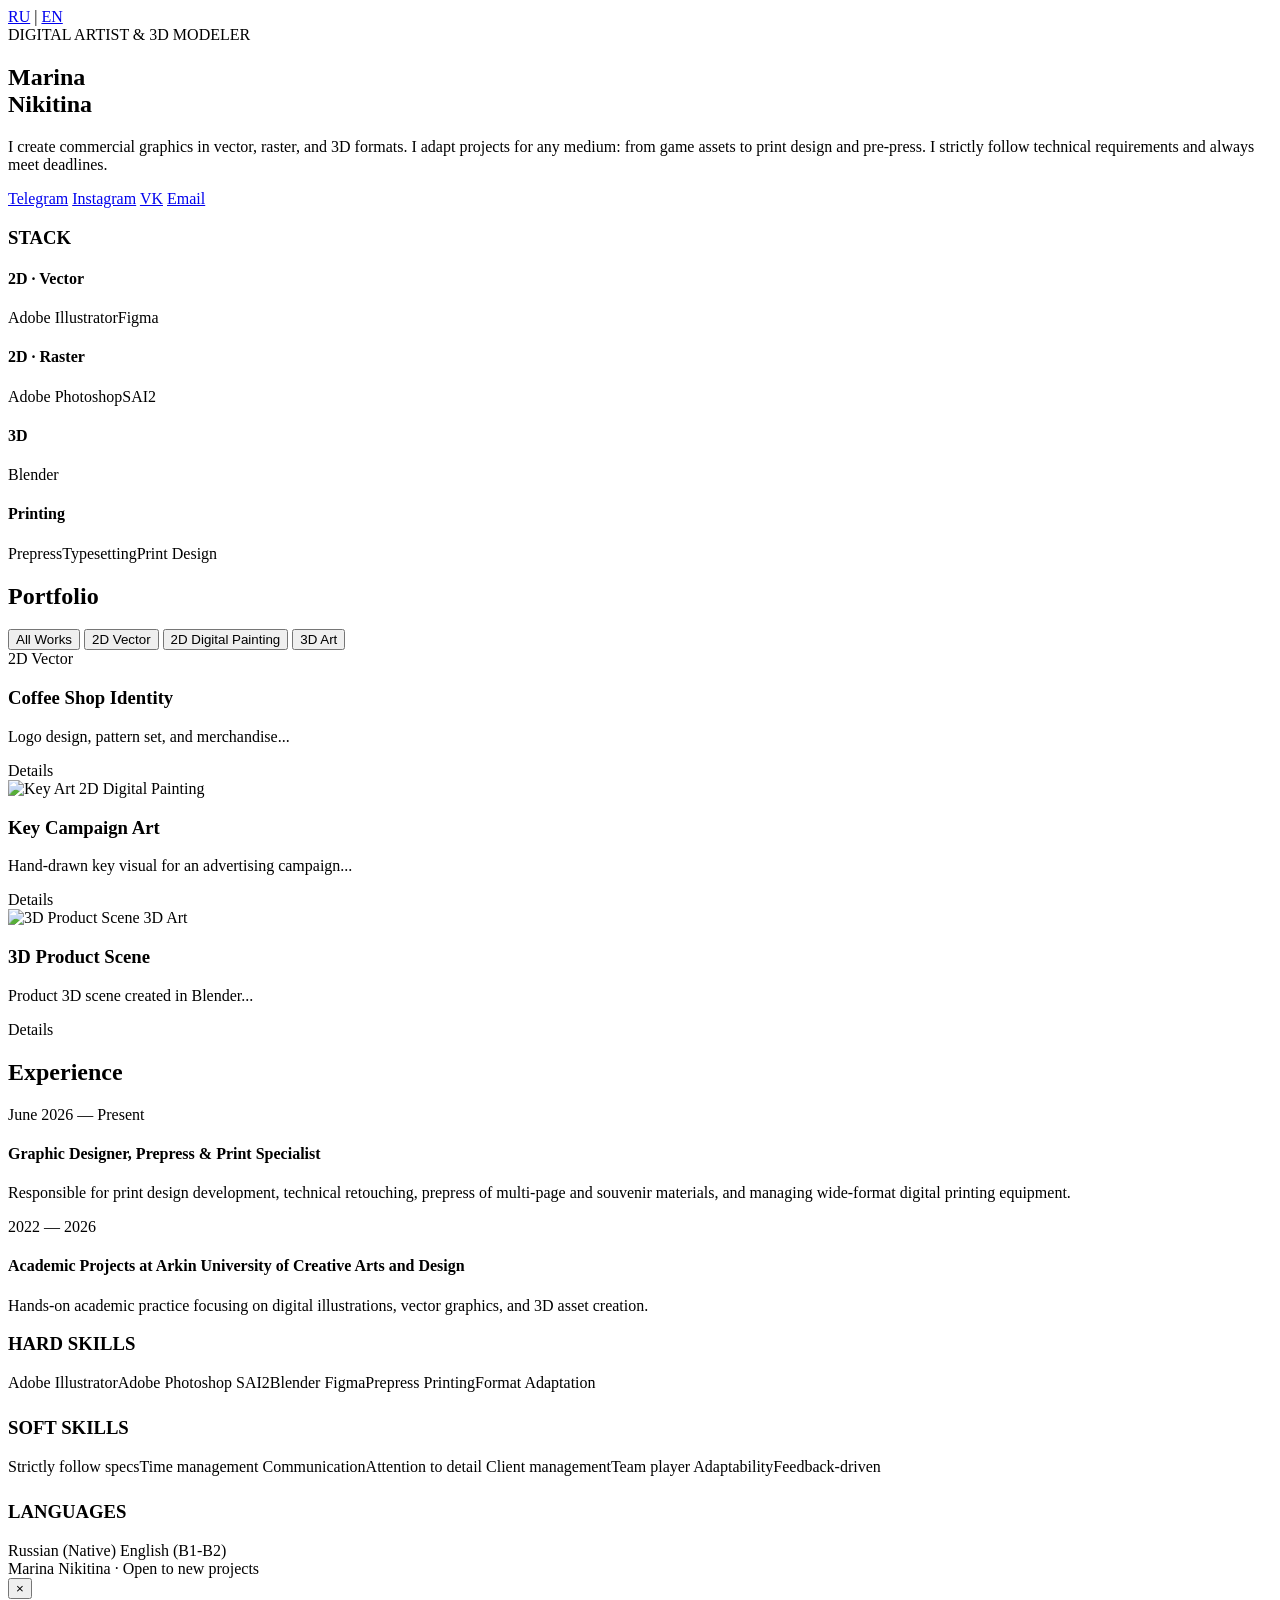
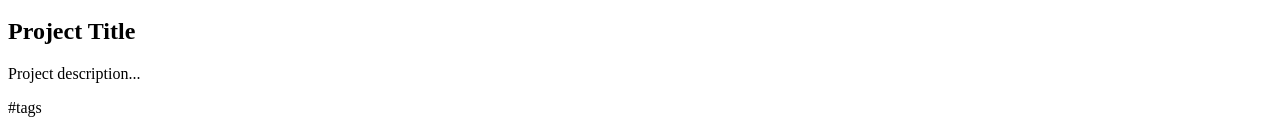
==== en.html @ 818fb1a3 "Rename en.html.txt to en.html" ====
<!DOCTYPE html>
<html lang="en">
<head>
    <meta charset="UTF-8">
    <meta name="viewport" content="width=device-width, initial-scale=1.0">
    <title>Marina Nikitina | Digital Artist & 3D Modeler</title>
    <link rel="stylesheet" href="style.css">
    <link rel="stylesheet" href="https://cloudflare.com">
</head>
<body>

    <!-- Language Switcher -->
    <div class="lang-switcher container">
        <a href="index.html" class="lang-link">RU</a>
        <span class="lang-divider">|</span>
        <a href="en.html" class="lang-link active">EN</a>
    </div>

    <!-- MAIN BLOCK -->
    <main class="container">
        <section class="profile-card">
            <div class="profile-left">
                <span class="badge">DIGITAL ARTIST & 3D MODELER</span>
                <h1>Marina<br>Nikitina</h1>
                <p class="summary">I create commercial graphics in vector, raster, and 3D formats. I adapt projects for any medium: from game assets to print design and pre-press. I strictly follow technical requirements and always meet deadlines.</p>
                <div class="social-icons">
                    <a href="https://t.me" target="_blank" class="icon-btn"><i class="fab fa-telegram-plane"></i> Telegram</a>
                    <a href="https://instagram.com" target="_blank" class="icon-btn"><i class="fab fa-instagram"></i> Instagram</a>
                    <a href="https://vk.com" target="_blank" class="icon-btn"><i class="fab fa-vk"></i> VK</a>
                    <a href="mailto:email@example.com" class="icon-btn"><i class="far fa-envelope"></i> Email</a>
                </div>
            </div>
            <div class="profile-right">
                <h3>STACK</h3>
                <div class="tech-group">
                    <h4>2D · Vector</h4>
                    <div class="tags"><span class="tag">Adobe Illustrator</span><span class="tag">Figma</span></div>
                </div>
                <div class="tech-group">
                    <h4>2D · Raster</h4>
                    <div class="tags"><span class="tag">Adobe Photoshop</span><span class="tag">SAI2</span></div>
                </div>
                <div class="tech-group">
                    <h4>3D</h4>
                    <div class="tags"><span class="tag">Blender</span></div>
                </div>
                <div class="tech-group">
                    <h4>Printing</h4>
                    <div class="tags"><span class="tag">Prepress</span><span class="tag">Typesetting</span><span class="tag">Print Design</span></div>
                </div>
            </div>
        </section>

        <!-- PORTFOLIO BLOCK -->
        <section class="portfolio-section">
            <div class="portfolio-header">
                <h2>Portfolio</h2>
                <div class="filter-buttons">
                    <button class="filter-btn active" data-filter="all">All Works</button>
                    <button class="filter-btn" data-filter="vector">2D Vector</button>
                    <button class="filter-btn" data-filter="raster">2D Digital Painting</button>
                    <button class="filter-btn" data-filter="3d">3D Art</button>
                </div>
            </div>

            <div class="portfolio-grid">
                <!-- Case 1 (Vector) -->
                
                    <div class="card-img-wrapper">
                        
                        <span class="card-badge">2D Vector</span>
                    </div>
                    <h3>Coffee Shop Identity</h3>
                    <p>Logo design, pattern set, and merchandise...</p>
                    <span class="more-btn">Details <i class="fas fa-arrow-right"></i></span>
                </div>

                <!-- Case 2 (Raster) -->
                <div class="portfolio-item" data-category="raster" 
                     data-title="Key Campaign Art" 
                     data-desc="Hand-drawn key visual for an advertising campaign: composition, lighting, and final retouching."
                     data-images="img/art1.jpg" 
                     data-tags="#digitalpainting #photoshop #sai2">
                    <div class="card-img-wrapper">
                        <img src="img/art1.jpg" alt="Key Art">
                        <span class="card-badge">2D Digital Painting</span>
                    </div>
                    <h3>Key Campaign Art</h3>
                    <p>Hand-drawn key visual for an advertising campaign...</p>
                    <span class="more-btn">Details <i class="fas fa-arrow-right"></i></span>
                </div>

                <!-- Case 3 (3D) -->
                <div class="portfolio-item" data-category="3d" 
                     data-title="3D Product Scene" 
                     data-desc="Product 3D scene created in Blender: modeling, materials, lighting, and rendering optimized for required formats."
                     data-images="img/blender1.jpg,img/blender2.jpg" 
                     data-tags="#3dart #blender #modelling">
                    <div class="card-img-wrapper">
                        <img src="img/blender1.jpg" alt="3D Product Scene">
                        <span class="card-badge">3D Art</span>
                    </div>
                    <h3>3D Product Scene</h3>
                    <p>Product 3D scene created in Blender...</p>
                    <span class="more-btn">Details <i class="fas fa-arrow-right"></i></span>
                </div>
            </div>
        </section>

        <!-- EXPERIENCE AND SKILLS BLOCK -->
        <section class="experience-skills-grid">
            <div class="glass-block experience-block">
                <h2>Experience</h2>
                <div class="timeline-item">
                    <span class="timeline-date">June 2026 — Present</span>
                    <div class="timeline-content">
                        <h4>Graphic Designer, Prepress & Print Specialist</h4>
                        <p>Responsible for print design development, technical retouching, prepress of multi-page and souvenir materials, and managing wide-format digital printing equipment.</p>
                    </div>
                </div>
                <div class="timeline-item">
                    <span class="timeline-date">2022 — 2026</span>
                    <div class="timeline-content">
                        <h4>Academic Projects at Arkin University of Creative Arts and Design</h4>
                        <p>Hands-on academic practice focusing on digital illustrations, vector graphics, and 3D asset creation.</p>
                    </div>
                </div>
            </div>

            <div class="glass-block skills-block">
                <div class="skills-section-inner">
                    <h3>HARD SKILLS</h3>
                    <div class="tags">
                        <span class="tag-alt">Adobe Illustrator</span><span class="tag-alt">Adobe Photoshop</span>
                        <span class="tag-alt">SAI2</span><span class="tag-alt">Blender</span>
                        <span class="tag-alt">Figma</span><span class="tag-alt">Prepress</span>
                        <span class="tag-alt">Printing</span><span class="tag-alt">Format Adaptation</span>
                    </div>
                </div>
                <div class="skills-section-inner" style="margin-top: 25px;">
                    <h3>SOFT SKILLS</h3>
                    <div class="tags">
                        <span class="tag-alt">Strictly follow specs</span><span class="tag-alt">Time management</span>
                        <span class="tag-alt">Communication</span><span class="tag-alt">Attention to detail</span>
                        <span class="tag-alt">Client management</span><span class="tag-alt">Team player</span>
                        <span class="tag-alt">Adaptability</span><span class="tag-alt">Feedback-driven</span>
                    </div>
                </div>
                <div class="skills-section-inner" style="margin-top: 25px;">
                    <h3>LANGUAGES</h3>
                    <div class="tags">
                        <span class="tag-alt">Russian (Native)</span>
                        <span class="tag-alt">English (B1-B2)</span>
                    </div>
                </div>
            </div>
        </section>
    </main>

    <!-- Footer -->
    <footer class="footer-bar container">
        <div class="footer-text">Marina Nikitina · Open to new projects</div>
        <div class="footer-icons">
            <a href="https://t.me" target="_blank"><i class="fab fa-telegram-plane"></i></a>
            <a href="https://instagram.com" target="_blank"><i class="fab fa-instagram"></i></a>
            <a href="https://vk.com" target="_blank"><i class="fab fa-vk"></i></a>
            <a href="mailto:email@example.com"><i class="far fa-envelope"></i></a>
        </div>
    </footer>

    <!-- ARTSTATION-STYLE MODAL -->
    <div id="artstation-modal" class="modal">
        <button class="modal-close-btn">&times;</button>
        <div class="modal-content">
            <div class="modal-gallery" id="modal-gallery"></div>
            <div class="modal-sidebar">
                <h2 id="modal-title">Project Title</h2>
                <p id="modal-description">Project description...</p>
                <div class="modal-seo-tags" id="modal-tags">#tags</div>
            </div>
        </div>
    </div>
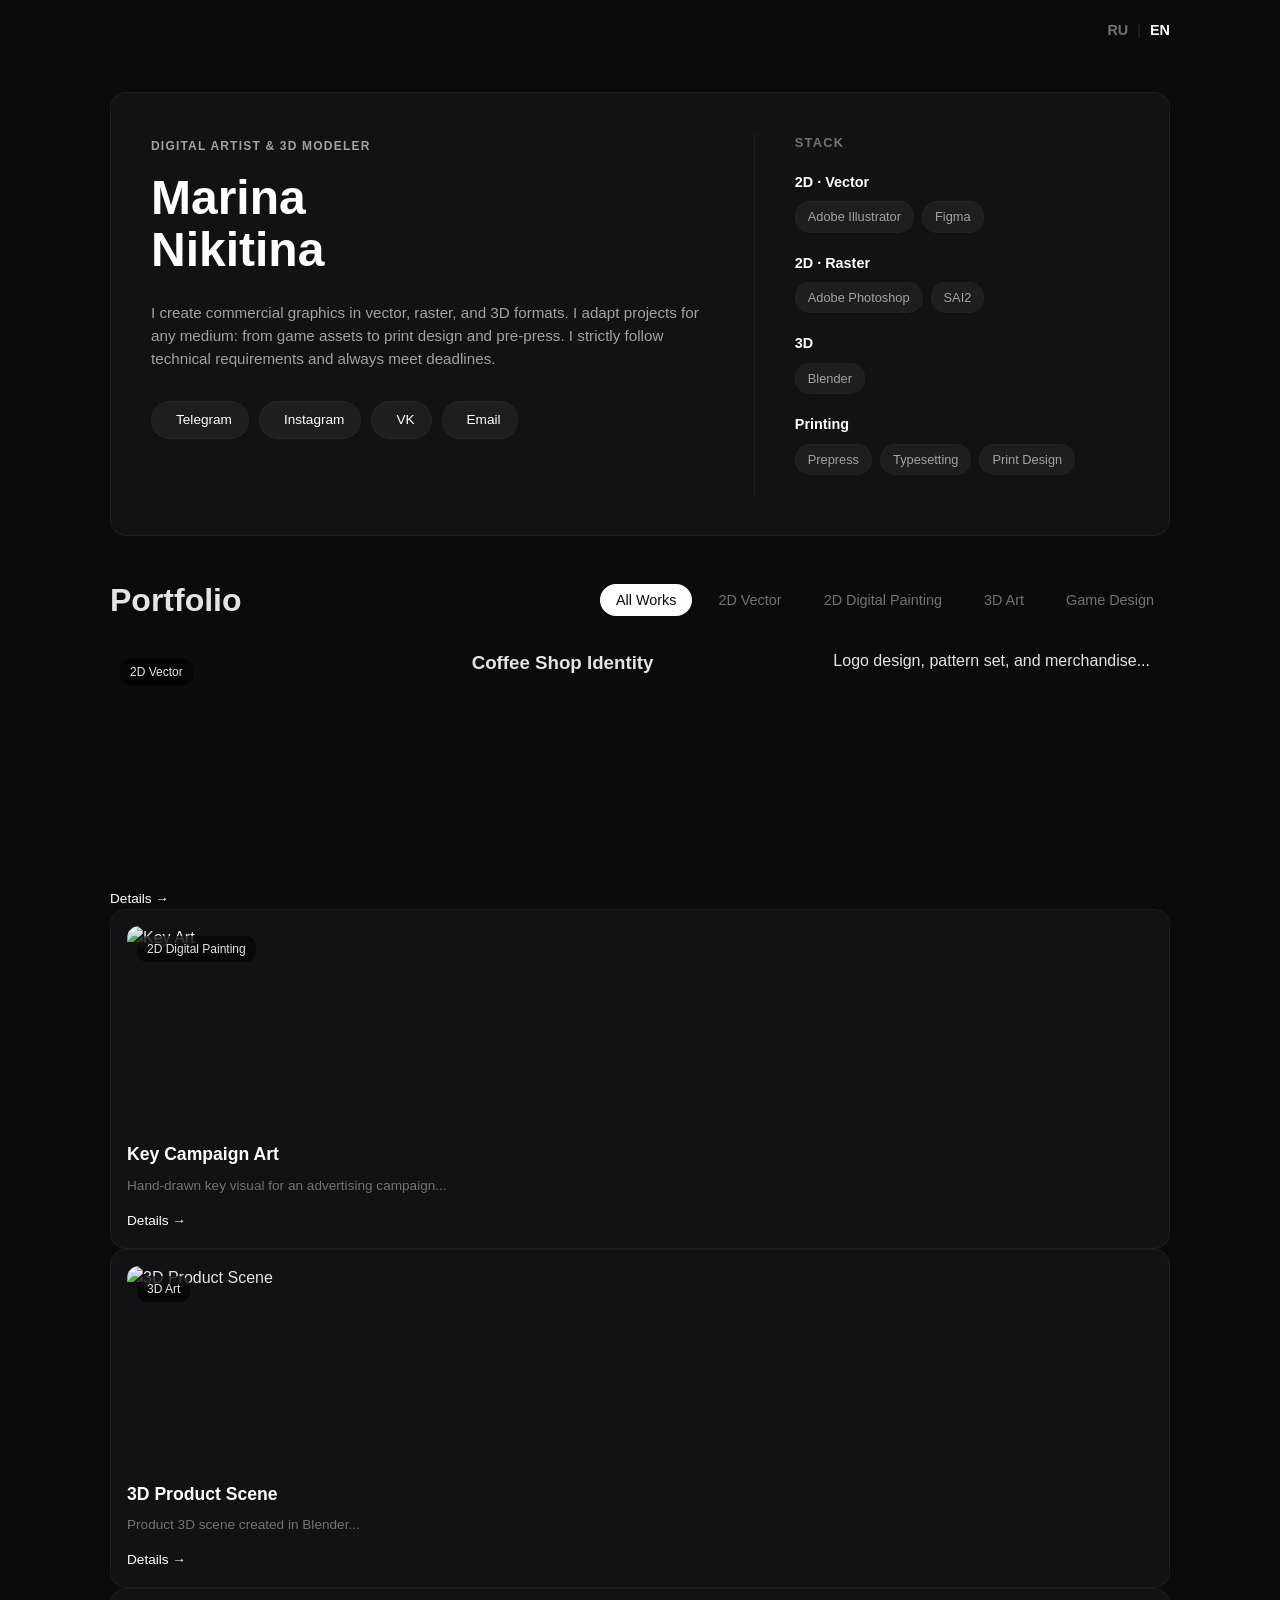
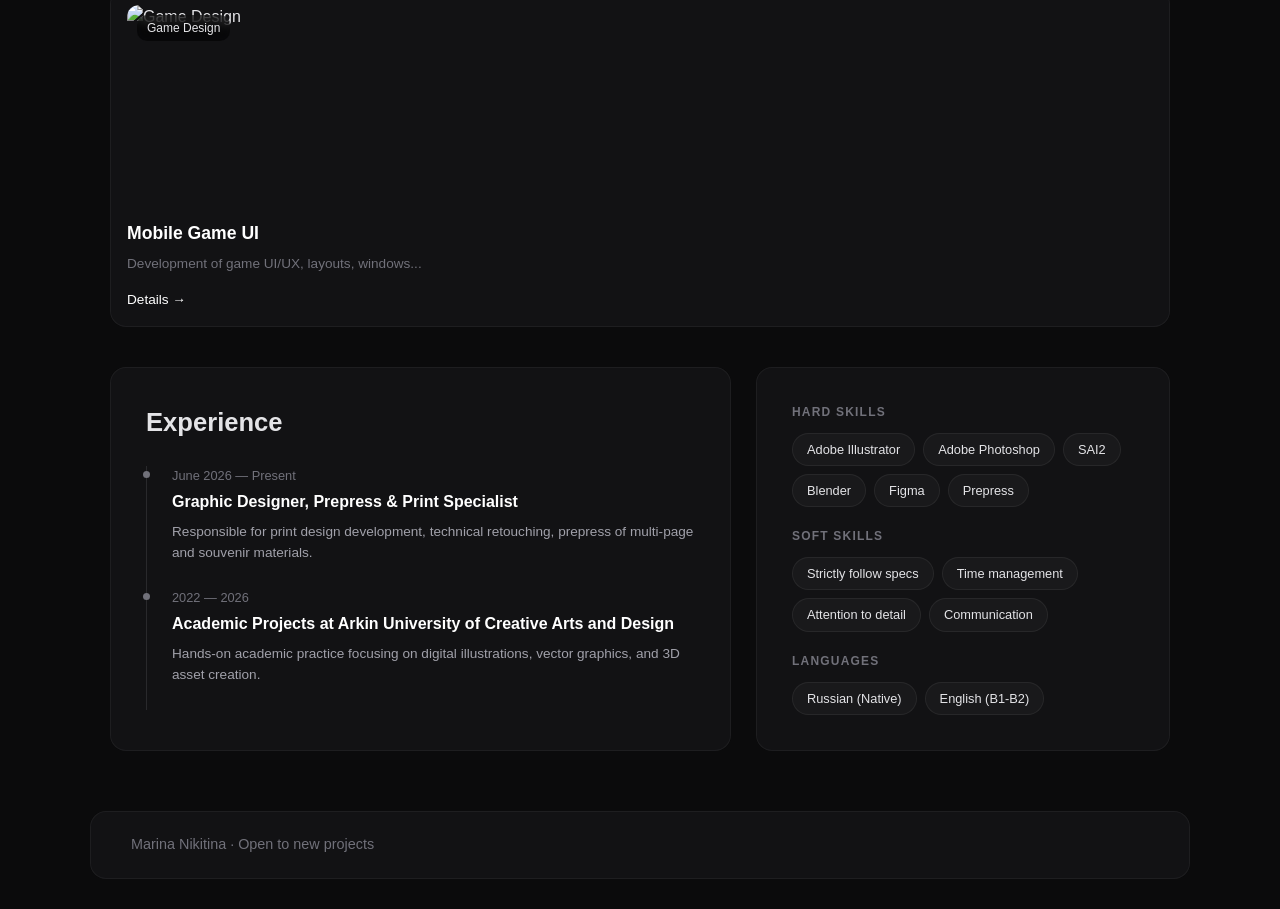
==== commit 0b8366d9: "Update en.html" ====
--- a/en.html
+++ b/en.html
@@ -18,6 +18,7 @@
 
     <!-- MAIN BLOCK -->
     <main class="container">
+        <!-- BLOCK 1: About Me -->
         <section class="profile-card">
             <div class="profile-left">
                 <span class="badge">DIGITAL ARTIST & 3D MODELER</span>
@@ -51,7 +52,7 @@
             </div>
         </section>
 
-        <!-- PORTFOLIO BLOCK -->
+        <!-- BLOCK 2: Portfolio -->
         <section class="portfolio-section">
             <div class="portfolio-header">
                 <h2>Portfolio</h2>
@@ -60,6 +61,7 @@
                     <button class="filter-btn" data-filter="vector">2D Vector</button>
                     <button class="filter-btn" data-filter="raster">2D Digital Painting</button>
                     <button class="filter-btn" data-filter="3d">3D Art</button>
+                    <button class="filter-btn" data-filter="gamedesign">Game Design</button>
                 </div>
             </div>
 
@@ -72,7 +74,7 @@
                     </div>
                     <h3>Coffee Shop Identity</h3>
                     <p>Logo design, pattern set, and merchandise...</p>
-                    <span class="more-btn">Details <i class="fas fa-arrow-right"></i></span>
+                    <span class="more-btn">Details &rarr;</span>
                 </div>
 
                 <!-- Case 2 (Raster) -->
@@ -87,14 +89,14 @@
                     </div>
                     <h3>Key Campaign Art</h3>
                     <p>Hand-drawn key visual for an advertising campaign...</p>
-                    <span class="more-btn">Details <i class="fas fa-arrow-right"></i></span>
+                    <span class="more-btn">Details &rarr;</span>
                 </div>
 
                 <!-- Case 3 (3D) -->
                 <div class="portfolio-item" data-category="3d" 
                      data-title="3D Product Scene" 
                      data-desc="Product 3D scene created in Blender: modeling, materials, lighting, and rendering optimized for required formats."
-                     data-images="img/blender1.jpg,img/blender2.jpg" 
+                     data-images="img/blender1.jpg" 
                      data-tags="#3dart #blender #modelling">
                     <div class="card-img-wrapper">
                         <img src="img/blender1.jpg" alt="3D Product Scene">
@@ -102,12 +104,27 @@
                     </div>
                     <h3>3D Product Scene</h3>
                     <p>Product 3D scene created in Blender...</p>
-                    <span class="more-btn">Details <i class="fas fa-arrow-right"></i></span>
+                    <span class="more-btn">Details &rarr;</span>
+                </div>
+
+                <!-- Case 4 (Game Design) -->
+                <div class="portfolio-item" data-category="gamedesign" 
+                     data-title="Mobile Game UI" 
+                     data-desc="Development of game UI/UX, layouts, windows, buttons, and asset icons for a mobile project."
+                     data-images="img/game1.jpg" 
+                     data-tags="#gamedesign #ui #ux #mobile">
+                    <div class="card-img-wrapper">
+                        <img src="img/game1.jpg" alt="Game Design">
+                        <span class="card-badge">Game Design</span>
+                    </div>
+                    <h3>Mobile Game UI</h3>
+                    <p>Development of game UI/UX, layouts, windows...</p>
+                    <span class="more-btn">Details &rarr;</span>
                 </div>
             </div>
         </section>
 
-        <!-- EXPERIENCE AND SKILLS BLOCK -->
+        <!-- BLOCK 3: Experience and Skills -->
         <section class="experience-skills-grid">
             <div class="glass-block experience-block">
                 <h2>Experience</h2>
@@ -115,7 +132,7 @@
                     <span class="timeline-date">June 2026 — Present</span>
                     <div class="timeline-content">
                         <h4>Graphic Designer, Prepress & Print Specialist</h4>
-                        <p>Responsible for print design development, technical retouching, prepress of multi-page and souvenir materials, and managing wide-format digital printing equipment.</p>
+                        <p>Responsible for print design development, technical retouching, prepress of multi-page and souvenir materials.</p>
                     </div>
                 </div>
                 <div class="timeline-item">
@@ -134,19 +151,16 @@
                         <span class="tag-alt">Adobe Illustrator</span><span class="tag-alt">Adobe Photoshop</span>
                         <span class="tag-alt">SAI2</span><span class="tag-alt">Blender</span>
                         <span class="tag-alt">Figma</span><span class="tag-alt">Prepress</span>
-                        <span class="tag-alt">Printing</span><span class="tag-alt">Format Adaptation</span>
                     </div>
                 </div>
-                <div class="skills-section-inner" style="margin-top: 25px;">
+                <div class="skills-section-inner" style="margin-top: 20px;">
                     <h3>SOFT SKILLS</h3>
                     <div class="tags">
                         <span class="tag-alt">Strictly follow specs</span><span class="tag-alt">Time management</span>
-                        <span class="tag-alt">Communication</span><span class="tag-alt">Attention to detail</span>
-                        <span class="tag-alt">Client management</span><span class="tag-alt">Team player</span>
-                        <span class="tag-alt">Adaptability</span><span class="tag-alt">Feedback-driven</span>
+                        <span class="tag-alt">Attention to detail</span><span class="tag-alt">Communication</span>
                     </div>
                 </div>
-                <div class="skills-section-inner" style="margin-top: 25px;">
+                <div class="skills-section-inner" style="margin-top: 20px;">
                     <h3>LANGUAGES</h3>
                     <div class="tags">
                         <span class="tag-alt">Russian (Native)</span>
@@ -157,7 +171,6 @@
         </section>
     </main>
 
-    <!-- Footer -->
     <footer class="footer-bar container">
         <div class="footer-text">Marina Nikitina · Open to new projects</div>
         <div class="footer-icons">
@@ -169,15 +182,3 @@
     </footer>
 
     <!-- ARTSTATION-STYLE MODAL -->
-    <div id="artstation-modal" class="modal">
-        <button class="modal-close-btn">&times;</button>
-        <div class="modal-content">
-            <div class="modal-gallery" id="modal-gallery"></div>
-            <div class="modal-sidebar">
-                <h2 id="modal-title">Project Title</h2>
-                <p id="modal-description">Project description...</p>
-                <div class="modal-seo-tags" id="modal-tags">#tags</div>
-            </div>
-        </div>
-    </div>
-
--- a/style.css
+++ b/style.css
@@ -0,0 +1,386 @@
+* {
+    box-sizing: border-box;
+    margin: 0;
+    padding: 0;
+    font-family: 'Segoe UI', sans-serif;
+}
+
+body {
+    background-color: #0b0b0c;
+    color: #e4e4e7;
+    line-height: 1.5;
+}
+
+.container {
+    max-width: 1100px;
+    margin: 0 auto;
+    padding: 20px;
+}
+
+/* Переключатель языков сверху */
+.lang-switcher {
+    text-align: right;
+    padding-top: 20px;
+    font-size: 0.9rem;
+}
+.lang-link {
+    color: #71717a;
+    text-decoration: none;
+    font-weight: 600;
+    transition: color 0.2s;
+}
+.lang-link.active, .lang-link:hover {
+    color: #ffffff;
+}
+.lang-divider {
+    color: #27272a;
+    margin: 0 5px;
+}
+
+/* Эффект матового темного стекла */
+.profile-card, .portfolio-item, .glass-block, .footer-bar {
+    background: rgba(24, 24, 27, 0.6);
+    backdrop-filter: blur(12px);
+    -webkit-backdrop-filter: blur(12px);
+    border: 1px solid rgba(255, 255, 255, 0.05);
+    border-radius: 16px;
+}
+
+/* БЛОК 1: Карточка Профиля */
+.profile-card {
+    display: grid;
+    grid-template-columns: 1.2fr 0.8fr;
+    gap: 40px;
+    padding: 40px;
+    margin-top: 10px;
+}
+
+.badge {
+    font-size: 0.75rem;
+    letter-spacing: 0.1em;
+    color: #a1a1aa;
+    font-weight: 600;
+}
+
+.profile-left h1 {
+    font-size: 3rem;
+    line-height: 1.1;
+    margin: 15px 0 25px 0;
+    font-weight: 700;
+    color: #ffffff;
+}
+
+.summary {
+    color: #a1a1aa;
+    font-size: 0.95rem;
+    margin-bottom: 30px;
+}
+
+/* Соцсети в виде кнопок */
+.social-icons {
+    display: flex;
+    gap: 10px;
+    flex-wrap: wrap;
+}
+.icon-btn {
+    background: rgba(255, 255, 255, 0.05);
+    color: #ffffff;
+    text-decoration: none;
+    padding: 8px 16px;
+    border-radius: 20px;
+    font-size: 0.85rem;
+    display: flex;
+    align-items: center;
+    gap: 8px;
+    border: 1px solid rgba(255, 255, 255, 0.03);
+    transition: background 0.2s;
+}
+.icon-btn:hover {
+    background: rgba(255, 255, 255, 0.15);
+}
+
+/* Правая сторона Блока 1 (Стек) */
+.profile-right {
+    border-left: 1px solid rgba(255, 255, 255, 0.05);
+    padding-left: 40px;
+}
+.profile-right h3 {
+    font-size: 0.8rem;
+    letter-spacing: 0.1em;
+    color: #71717a;
+    margin-bottom: 20px;
+}
+.tech-group {
+    margin-bottom: 20px;
+}
+.tech-group h4 {
+    font-size: 0.9rem;
+    margin-bottom: 8px;
+    color: #ffffff;
+}
+
+/* Тэги-овалы */
+.tags {
+    display: flex;
+    gap: 8px;
+    flex-wrap: wrap;
+}
+.tag {
+    background: rgba(255, 255, 255, 0.05);
+    padding: 5px 12px;
+    border-radius: 15px;
+    font-size: 0.8rem;
+    color: #a1a1aa;
+    border: 1px solid rgba(255, 255, 255, 0.02);
+}
+
+/* БЛОК 2: Портфолио */
+.portfolio-section {
+    margin-top: 40px;
+}
+.portfolio-header {
+    display: flex;
+    justify-content: space-between;
+    align-items: center;
+    margin-bottom: 25px;
+}
+.portfolio-header h2 {
+    font-size: 2rem;
+}
+
+/* Кнопки фильтрации */
+.filter-buttons {
+    display: flex;
+    gap: 10px;
+}
+.filter-btn {
+    background: transparent;
+    color: #71717a;
+    border: none;
+    padding: 8px 16px;
+    border-radius: 20px;
+    cursor: pointer;
+    font-weight: 500;
+    font-size: 0.9rem;
+    transition: all 0.2s;
+}
+.filter-btn.active, .filter-btn:hover {
+    background: #ffffff;
+    color: #0b0b0c;
+}
+
+/* Сетка карточек */
+.portfolio-grid {
+    display: grid;
+    grid-template-columns: repeat(auto-fill, minmax(320px, 1fr));
+    gap: 25px;
+}
+
+.portfolio-item {
+    padding: 16px;
+    cursor: pointer;
+    transition: transform 0.2s, border-color 0.2s;
+    display: flex;
+    flex-direction: column;
+}
+.portfolio-item:hover {
+    transform: translateY(-4px);
+    border-color: rgba(255, 255, 255, 0.15);
+}
+
+.card-img-wrapper {
+    position: relative;
+    width: 100%;
+    height: 200px;
+    border-radius: 12px;
+    overflow: hidden;
+    margin-bottom: 15px;
+}
+.card-img-wrapper img {
+    width: 100%;
+    height: 100%;
+    object-fit: cover;
+}
+.card-badge {
+    position: absolute;
+    top: 10px;
+    left: 10px;
+    background: rgba(0, 0, 0, 0.6);
+    padding: 4px 10px;
+    border-radius: 10px;
+    font-size: 0.75rem;
+    backdrop-filter: blur(4px);
+}
+
+.portfolio-item h3 {
+    font-size: 1.1rem;
+    margin-bottom: 8px;
+    color: #ffffff;
+}
+.portfolio-item p {
+    font-size: 0.85rem;
+    color: #71717a;
+    margin-bottom: 15px;
+    flex-grow: 1;
+}
+.more-btn {
+    font-size: 0.85rem;
+    color: #ffffff;
+    font-weight: 500;
+    display: flex;
+    align-items: center;
+    gap: 5px;
+}
+
+/* БЛОК 3: Опыт и Скиллы */
+.experience-skills-grid {
+    display: grid;
+    grid-template-columns: 1.2fr 0.8fr;
+    gap: 25px;
+    margin-top: 40px;
+}
+.glass-block {
+    padding: 35px;
+}
+.glass-block h2 {
+    font-size: 1.6rem;
+    margin-bottom: 25px;
+}
+
+/* Линия времени (Опыт) */
+.timeline-item {
+    position: relative;
+    padding-left: 25px;
+    border-left: 1px solid rgba(255, 255, 255, 0.1);
+    padding-bottom: 25px;
+}
+.timeline-item::before {
+    content: '';
+    position: absolute;
+    left: -4px;
+    top: 5px;
+    width: 7px;
+    height: 7px;
+    border-radius: 50%;
+    background: #71717a;
+}
+.timeline-date {
+    font-size: 0.8rem;
+    color: #71717a;
+    display: block;
+    margin-bottom: 5px;
+}
+.timeline-content h4 {
+    font-size: 1rem;
+    color: #ffffff;
+    margin-bottom: 8px;
+}
+.timeline-content p {
+    font-size: 0.85rem;
+    color: #a1a1aa;
+}
+
+/* Стиль тегов во втором блоке */
+.skills-block h3 {
+    font-size: 0.75rem;
+    letter-spacing: 0.1em;
+    color: #71717a;
+    margin-bottom: 12px;
+}
+.tag-alt {
+    background: rgba(255, 255, 255, 0.03);
+    padding: 6px 14px;
+    border-radius: 20px;
+    font-size: 0.8rem;
+    color: #e4e4e7;
+    border: 1px solid rgba(255, 255, 255, 0.06);
+}
+
+/* Подвал (Footer) */
+.footer-bar {
+    display: flex;
+    justify-content: space-between;
+    align-items: center;
+    padding: 20px 40px;
+    margin-top: 40px;
+    margin-bottom: 30px;
+}
+.footer-text {
+    font-size: 0.9rem;
+    color: #71717a;
+}
+.footer-icons a {
+    color: #71717a;
+    margin-left: 15px;
+    font-size: 1.1rem;
+    transition: color 0.2s;
+}
+.footer-icons a:hover {
+    color: #ffffff;
+}
+
+/* МОДАЛЬНОЕ ОКНО А-ЛЯ ARTSTATION */
+.modal {
+    display: none; 
+    position: fixed;
+    top: 0; left: 0; width: 100%; height: 100%;
+    background: rgba(11, 11, 12, 0.95);
+    z-index: 1000;
+    overflow-y: auto;
+}
+.modal-close-btn {
+    position: fixed;
+    top: 20px; right: 20px;
+    background: transparent;
+    color: #ffffff;
+    border: none;
+    font-size: 2.5rem;
+    cursor: pointer;
+    z-index: 1010;
+    opacity: 0.6;
+}
+.modal-close-btn:hover { opacity: 1; }
+
+.modal-content {
+    display: grid;
+    grid-template-columns: 1.3fr 0.7fr;
+    min-height: 100vh;
+    max-width: 1400px;
+    margin: 0 auto;
+}
+.modal-gallery {
+    padding: 40px 20px;
+    display: flex;
+    flex-direction: column;
+    gap: 20px;
+}
+.modal-gallery img {
+    width: 100%;
+    height: auto;
+    object-fit: contain;
+    border-radius: 4px;
+}
+.modal-sidebar {
+    background: #141416;
+    padding: 40px;
+    border-left: 1px solid rgba(255, 255, 255, 0.05);
+    position: sticky;
+    top: 0;
+    height: 100vh;
+    display: flex;
+    flex-direction: column;
+}
+#modal-title { font-size: 1.5rem; margin-bottom: 15px; color: #fff; }
+#modal-description { font-size: 0.95rem; color: #a1a1aa; line-height: 1.6; flex-grow: 1; }
+.modal-seo-tags { font-size: 0.85rem; color: #71717a; margin-top: 20px; }
+
+/* Адаптивность для телефонов */
+@media (max-width: 850px) {
+    .profile-card, .experience-skills-grid, .modal-content {
+        grid-template-columns: 1fr;
+    }
+    .profile-right {
+        border-left: none; padding-left: 0; border-top: 1px solid rgba(255, 255, 255, 0.05); padding-top: 30px;
+    }
+    .modal-sidebar { position: relative; height: auto; }
+}
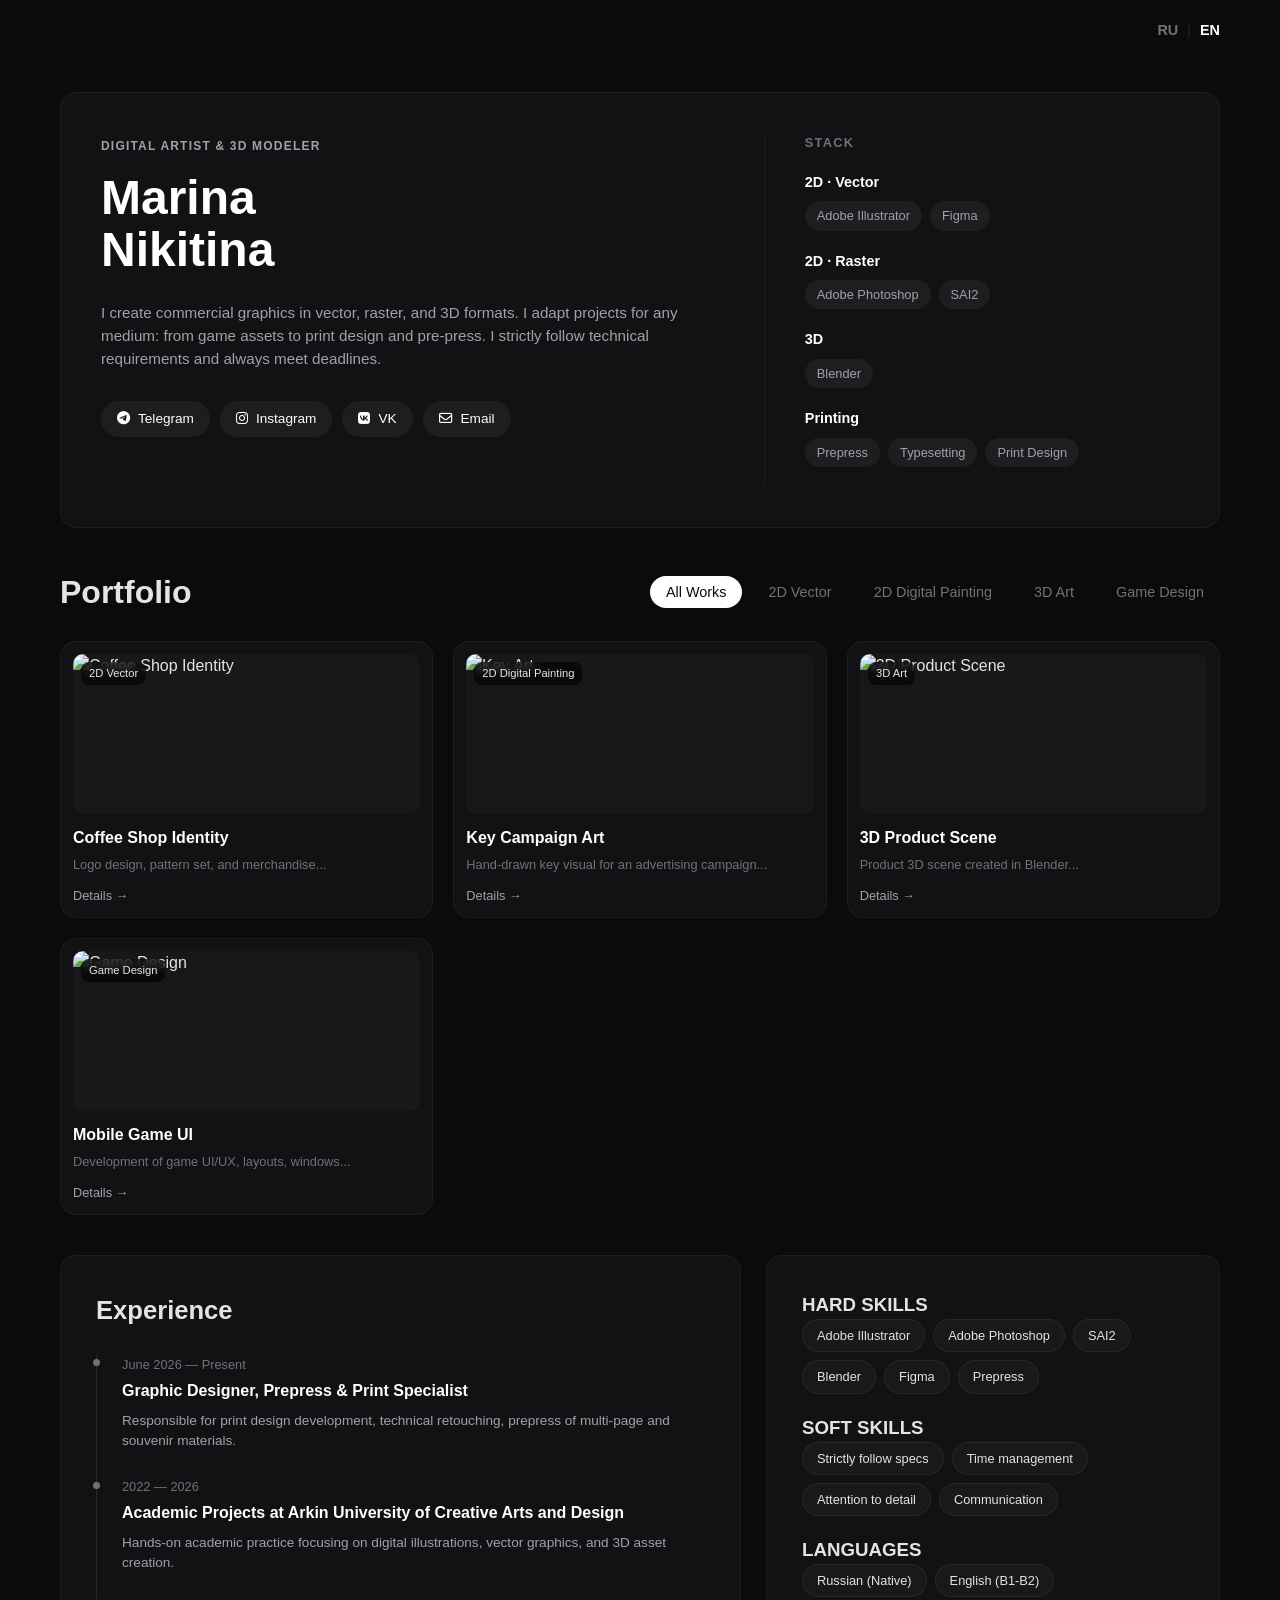
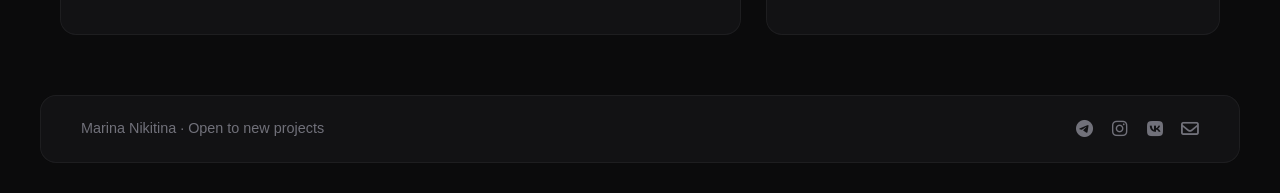
==== commit 68a0d127: "Update en.html" ====
--- a/en.html
+++ b/en.html
@@ -5,7 +5,7 @@
     <meta name="viewport" content="width=device-width, initial-scale=1.0">
     <title>Marina Nikitina | Digital Artist & 3D Modeler</title>
     <link rel="stylesheet" href="style.css">
-    <link rel="stylesheet" href="https://cloudflare.com">
+    <link rel="stylesheet" href="https://cdnjs.cloudflare.com/ajax/libs/font-awesome/6.5.1/css/all.min.css">
 </head>
 <body>
 
@@ -67,9 +67,13 @@
 
             <div class="portfolio-grid">
                 <!-- Case 1 (Vector) -->
-                
-                    <div class="card-img-wrapper">
-                        
+                <div class="portfolio-item" data-category="vector"
+                     data-title="Coffee Shop Identity"
+                     data-desc="Logo design, pattern set, and merchandise for a specialty coffee brand. Full visual identity system."
+                     data-images="img/coffee1.jpg"
+                     data-tags="#vector #illustrator #branding #logo #pattern">
+                    <div class="card-img-wrapper">
+                        <img src="img/coffee1.jpg" alt="Coffee Shop Identity">
                         <span class="card-badge">2D Vector</span>
                     </div>
                     <h3>Coffee Shop Identity</h3>
@@ -78,11 +82,11 @@
                 </div>
 
                 <!-- Case 2 (Raster) -->
-                <div class="portfolio-item" data-category="raster" 
-                     data-title="Key Campaign Art" 
+                <div class="portfolio-item" data-category="raster"
+                     data-title="Key Campaign Art"
                      data-desc="Hand-drawn key visual for an advertising campaign: composition, lighting, and final retouching."
-                     data-images="img/art1.jpg" 
-                     data-tags="#digitalpainting #photoshop #sai2">
+                     data-images="img/art1.jpg"
+                     data-tags="#digitalpainting #photoshop #sai2 #keyart">
                     <div class="card-img-wrapper">
                         <img src="img/art1.jpg" alt="Key Art">
                         <span class="card-badge">2D Digital Painting</span>
@@ -93,11 +97,11 @@
                 </div>
 
                 <!-- Case 3 (3D) -->
-                <div class="portfolio-item" data-category="3d" 
-                     data-title="3D Product Scene" 
+                <div class="portfolio-item" data-category="3d"
+                     data-title="3D Product Scene"
                      data-desc="Product 3D scene created in Blender: modeling, materials, lighting, and rendering optimized for required formats."
-                     data-images="img/blender1.jpg" 
-                     data-tags="#3dart #blender #modelling">
+                     data-images="img/blender1.jpg"
+                     data-tags="#3dart #blender #modelling #rendering">
                     <div class="card-img-wrapper">
                         <img src="img/blender1.jpg" alt="3D Product Scene">
                         <span class="card-badge">3D Art</span>
@@ -108,11 +112,11 @@
                 </div>
 
                 <!-- Case 4 (Game Design) -->
-                <div class="portfolio-item" data-category="gamedesign" 
-                     data-title="Mobile Game UI" 
+                <div class="portfolio-item" data-category="gamedesign"
+                     data-title="Mobile Game UI"
                      data-desc="Development of game UI/UX, layouts, windows, buttons, and asset icons for a mobile project."
-                     data-images="img/game1.jpg" 
-                     data-tags="#gamedesign #ui #ux #mobile">
+                     data-images="img/game1.jpg"
+                     data-tags="#gamedesign #ui #ux #mobile #gameui">
                     <div class="card-img-wrapper">
                         <img src="img/game1.jpg" alt="Game Design">
                         <span class="card-badge">Game Design</span>
@@ -181,4 +185,21 @@
         </div>
     </footer>
 
-    <!-- ARTSTATION-STYLE MODAL -->
+    <!-- Modal -->
+    <div id="artstation-modal" class="modal">
+        <button class="modal-close-btn">&times;</button>
+        <div class="modal-content">
+            <div class="modal-gallery" id="modal-gallery"></div>
+            <div class="modal-sidebar">
+                <div class="modal-sidebar-scroll">
+                    <h2 id="modal-title"></h2>
+                    <p id="modal-description"></p>
+                    <div class="modal-seo-tags" id="modal-tags"></div>
+                </div>
+            </div>
+        </div>
+    </div>
+
+    <script src="script.js"></script>
+</body>
+</html>
--- a/style.css
+++ b/style.css
@@ -12,12 +12,12 @@
 }
 
 .container {
-    max-width: 1100px;
+    max-width: 1200px;
     margin: 0 auto;
     padding: 20px;
 }
 
-/* Переключатель языков сверху */
+/* Language switcher */
 .lang-switcher {
     text-align: right;
     padding-top: 20px;
@@ -27,7 +27,6 @@
     color: #71717a;
     text-decoration: none;
     font-weight: 600;
-    transition: color 0.2s;
 }
 .lang-link.active, .lang-link:hover {
     color: #ffffff;
@@ -37,7 +36,7 @@
     margin: 0 5px;
 }
 
-/* Эффект матового темного стекла */
+/* Glass cards */
 .profile-card, .portfolio-item, .glass-block, .footer-bar {
     background: rgba(24, 24, 27, 0.6);
     backdrop-filter: blur(12px);
@@ -46,7 +45,7 @@
     border-radius: 16px;
 }
 
-/* БЛОК 1: Карточка Профиля */
+/* Profile card */
 .profile-card {
     display: grid;
     grid-template-columns: 1.2fr 0.8fr;
@@ -54,14 +53,12 @@
     padding: 40px;
     margin-top: 10px;
 }
-
 .badge {
     font-size: 0.75rem;
     letter-spacing: 0.1em;
     color: #a1a1aa;
     font-weight: 600;
 }
-
 .profile-left h1 {
     font-size: 3rem;
     line-height: 1.1;
@@ -69,14 +66,11 @@
     font-weight: 700;
     color: #ffffff;
 }
-
 .summary {
     color: #a1a1aa;
     font-size: 0.95rem;
     margin-bottom: 30px;
 }
-
-/* Соцсети в виде кнопок */
 .social-icons {
     display: flex;
     gap: 10px;
@@ -92,14 +86,10 @@
     display: flex;
     align-items: center;
     gap: 8px;
-    border: 1px solid rgba(255, 255, 255, 0.03);
     transition: background 0.2s;
 }
-.icon-btn:hover {
-    background: rgba(255, 255, 255, 0.15);
-}
-
-/* Правая сторона Блока 1 (Стек) */
+.icon-btn:hover { background: rgba(255, 255, 255, 0.15); }
+
 .profile-right {
     border-left: 1px solid rgba(255, 255, 255, 0.05);
     padding-left: 40px;
@@ -110,49 +100,31 @@
     color: #71717a;
     margin-bottom: 20px;
 }
-.tech-group {
-    margin-bottom: 20px;
-}
-.tech-group h4 {
-    font-size: 0.9rem;
-    margin-bottom: 8px;
-    color: #ffffff;
-}
-
-/* Тэги-овалы */
-.tags {
-    display: flex;
-    gap: 8px;
-    flex-wrap: wrap;
-}
+.tech-group { margin-bottom: 20px; }
+.tech-group h4 { font-size: 0.9rem; margin-bottom: 8px; color: #ffffff; }
+
+.tags { display: flex; gap: 8px; flex-wrap: wrap; }
 .tag {
     background: rgba(255, 255, 255, 0.05);
     padding: 5px 12px;
     border-radius: 15px;
     font-size: 0.8rem;
     color: #a1a1aa;
-    border: 1px solid rgba(255, 255, 255, 0.02);
-}
-
-/* БЛОК 2: Портфолио */
-.portfolio-section {
-    margin-top: 40px;
-}
+}
+
+/* Portfolio */
+.portfolio-section { margin-top: 40px; }
 .portfolio-header {
     display: flex;
     justify-content: space-between;
     align-items: center;
     margin-bottom: 25px;
-}
-.portfolio-header h2 {
-    font-size: 2rem;
-}
-
-/* Кнопки фильтрации */
-.filter-buttons {
-    display: flex;
-    gap: 10px;
-}
+    flex-wrap: wrap;
+    gap: 15px;
+}
+.portfolio-header h2 { font-size: 2rem; }
+
+.filter-buttons { display: flex; gap: 10px; flex-wrap: wrap; }
 .filter-btn {
     background: transparent;
     color: #71717a;
@@ -169,15 +141,15 @@
     color: #0b0b0c;
 }
 
-/* Сетка карточек */
+/* 3 карточки в ряд */
 .portfolio-grid {
     display: grid;
-    grid-template-columns: repeat(auto-fill, minmax(320px, 1fr));
-    gap: 25px;
+    grid-template-columns: repeat(3, 1fr);
+    gap: 20px;
 }
 
 .portfolio-item {
-    padding: 16px;
+    padding: 12px;
     cursor: pointer;
     transition: transform 0.2s, border-color 0.2s;
     display: flex;
@@ -187,14 +159,14 @@
     transform: translateY(-4px);
     border-color: rgba(255, 255, 255, 0.15);
 }
-
 .card-img-wrapper {
     position: relative;
     width: 100%;
-    height: 200px;
-    border-radius: 12px;
+    height: 160px;
+    border-radius: 10px;
     overflow: hidden;
-    margin-bottom: 15px;
+    margin-bottom: 12px;
+    background-color: #18181b;
 }
 .card-img-wrapper img {
     width: 100%;
@@ -203,51 +175,41 @@
 }
 .card-badge {
     position: absolute;
-    top: 10px;
-    left: 10px;
+    top: 8px; left: 8px;
     background: rgba(0, 0, 0, 0.6);
-    padding: 4px 10px;
-    border-radius: 10px;
-    font-size: 0.75rem;
+    padding: 3px 8px;
+    border-radius: 8px;
+    font-size: 0.7rem;
     backdrop-filter: blur(4px);
 }
-
 .portfolio-item h3 {
-    font-size: 1.1rem;
-    margin-bottom: 8px;
+    font-size: 1rem;
+    margin-bottom: 6px;
     color: #ffffff;
 }
 .portfolio-item p {
-    font-size: 0.85rem;
+    font-size: 0.8rem;
     color: #71717a;
-    margin-bottom: 15px;
+    margin-bottom: 12px;
     flex-grow: 1;
+    line-height: 1.4;
 }
 .more-btn {
-    font-size: 0.85rem;
-    color: #ffffff;
+    font-size: 0.8rem;
+    color: #a1a1aa;
     font-weight: 500;
-    display: flex;
-    align-items: center;
-    gap: 5px;
-}
-
-/* БЛОК 3: Опыт и Скиллы */
+}
+
+/* Experience & Skills */
 .experience-skills-grid {
     display: grid;
     grid-template-columns: 1.2fr 0.8fr;
     gap: 25px;
     margin-top: 40px;
 }
-.glass-block {
-    padding: 35px;
-}
-.glass-block h2 {
-    font-size: 1.6rem;
-    margin-bottom: 25px;
-}
-
-/* Линия времени (Опыт) */
+.glass-block { padding: 35px; }
+.glass-block h2 { font-size: 1.6rem; margin-bottom: 25px; }
+
 .timeline-item {
     position: relative;
     padding-left: 25px;
@@ -255,38 +217,13 @@
     padding-bottom: 25px;
 }
 .timeline-item::before {
-    content: '';
-    position: absolute;
-    left: -4px;
-    top: 5px;
-    width: 7px;
-    height: 7px;
-    border-radius: 50%;
-    background: #71717a;
-}
-.timeline-date {
-    font-size: 0.8rem;
-    color: #71717a;
-    display: block;
-    margin-bottom: 5px;
-}
-.timeline-content h4 {
-    font-size: 1rem;
-    color: #ffffff;
-    margin-bottom: 8px;
-}
-.timeline-content p {
-    font-size: 0.85rem;
-    color: #a1a1aa;
-}
-
-/* Стиль тегов во втором блоке */
-.skills-block h3 {
-    font-size: 0.75rem;
-    letter-spacing: 0.1em;
-    color: #71717a;
-    margin-bottom: 12px;
-}
+    content: ''; position: absolute; left: -4px; top: 5px;
+    width: 7px; height: 7px; border-radius: 50%; background: #71717a;
+}
+.timeline-date { font-size: 0.8rem; color: #71717a; display: block; margin-bottom: 5px; }
+.timeline-content h4 { font-size: 1rem; color: #ffffff; margin-bottom: 8px; }
+.timeline-content p { font-size: 0.85rem; color: #a1a1aa; }
+
 .tag-alt {
     background: rgba(255, 255, 255, 0.03);
     padding: 6px 14px;
@@ -296,7 +233,7 @@
     border: 1px solid rgba(255, 255, 255, 0.06);
 }
 
-/* Подвал (Footer) */
+/* Footer */
 .footer-bar {
     display: flex;
     justify-content: space-between;
@@ -305,46 +242,30 @@
     margin-top: 40px;
     margin-bottom: 30px;
 }
-.footer-text {
-    font-size: 0.9rem;
-    color: #71717a;
-}
-.footer-icons a {
-    color: #71717a;
-    margin-left: 15px;
-    font-size: 1.1rem;
-    transition: color 0.2s;
-}
-.footer-icons a:hover {
-    color: #ffffff;
-}
-
-/* МОДАЛЬНОЕ ОКНО А-ЛЯ ARTSTATION */
+.footer-text { font-size: 0.9rem; color: #71717a; }
+.footer-icons a { color: #71717a; margin-left: 15px; font-size: 1.1rem; }
+.footer-icons a:hover { color: #ffffff; }
+
+/* Modal */
 .modal {
-    display: none; 
+    display: none;
     position: fixed;
     top: 0; left: 0; width: 100%; height: 100%;
-    background: rgba(11, 11, 12, 0.95);
+    background: rgba(11, 11, 12, 0.98);
     z-index: 1000;
-    overflow-y: auto;
 }
 .modal-close-btn {
     position: fixed;
     top: 20px; right: 20px;
-    background: transparent;
-    color: #ffffff;
-    border: none;
-    font-size: 2.5rem;
-    cursor: pointer;
-    z-index: 1010;
-    opacity: 0.6;
+    background: transparent; color: #ffffff; border: none;
+    font-size: 2.5rem; cursor: pointer; z-index: 1010; opacity: 0.6;
 }
 .modal-close-btn:hover { opacity: 1; }
 
 .modal-content {
     display: grid;
-    grid-template-columns: 1.3fr 0.7fr;
-    min-height: 100vh;
+    grid-template-columns: 1.2fr 0.8fr;
+    height: 100vh;
     max-width: 1400px;
     margin: 0 auto;
 }
@@ -353,34 +274,44 @@
     display: flex;
     flex-direction: column;
     gap: 20px;
+    overflow-y: auto;
+    height: 100vh;
 }
 .modal-gallery img {
-    width: 100%;
-    height: auto;
-    object-fit: contain;
-    border-radius: 4px;
+    width: 100%; height: auto; border-radius: 6px;
 }
 .modal-sidebar {
     background: #141416;
     padding: 40px;
     border-left: 1px solid rgba(255, 255, 255, 0.05);
-    position: sticky;
-    top: 0;
     height: 100vh;
     display: flex;
     flex-direction: column;
 }
-#modal-title { font-size: 1.5rem; margin-bottom: 15px; color: #fff; }
-#modal-description { font-size: 0.95rem; color: #a1a1aa; line-height: 1.6; flex-grow: 1; }
-.modal-seo-tags { font-size: 0.85rem; color: #71717a; margin-top: 20px; }
-
-/* Адаптивность для телефонов */
+.modal-sidebar-scroll {
+    overflow-y: auto;
+    flex-grow: 1;
+    padding-right: 5px;
+}
+#modal-title { font-size: 1.6rem; margin-bottom: 20px; color: #fff; font-weight: 600; }
+#modal-description { font-size: 0.95rem; color: #a1a1aa; line-height: 1.6; }
+.modal-seo-tags { font-size: 0.85rem; color: #71717a; margin-top: 30px; font-weight: 500; }
+
+/* Responsive */
 @media (max-width: 850px) {
     .profile-card, .experience-skills-grid, .modal-content {
         grid-template-columns: 1fr;
     }
     .profile-right {
-        border-left: none; padding-left: 0; border-top: 1px solid rgba(255, 255, 255, 0.05); padding-top: 30px;
+        border-left: none; padding-left: 0;
+        border-top: 1px solid rgba(255, 255, 255, 0.05);
+        padding-top: 30px;
     }
-    .modal-sidebar { position: relative; height: auto; }
-}
+    .portfolio-grid { grid-template-columns: 1fr 1fr; }
+    .modal-sidebar { height: auto; }
+    .modal-gallery { height: auto; overflow-y: visible; }
+}
+
+@media (max-width: 500px) {
+    .portfolio-grid { grid-template-columns: 1fr; }
+}
